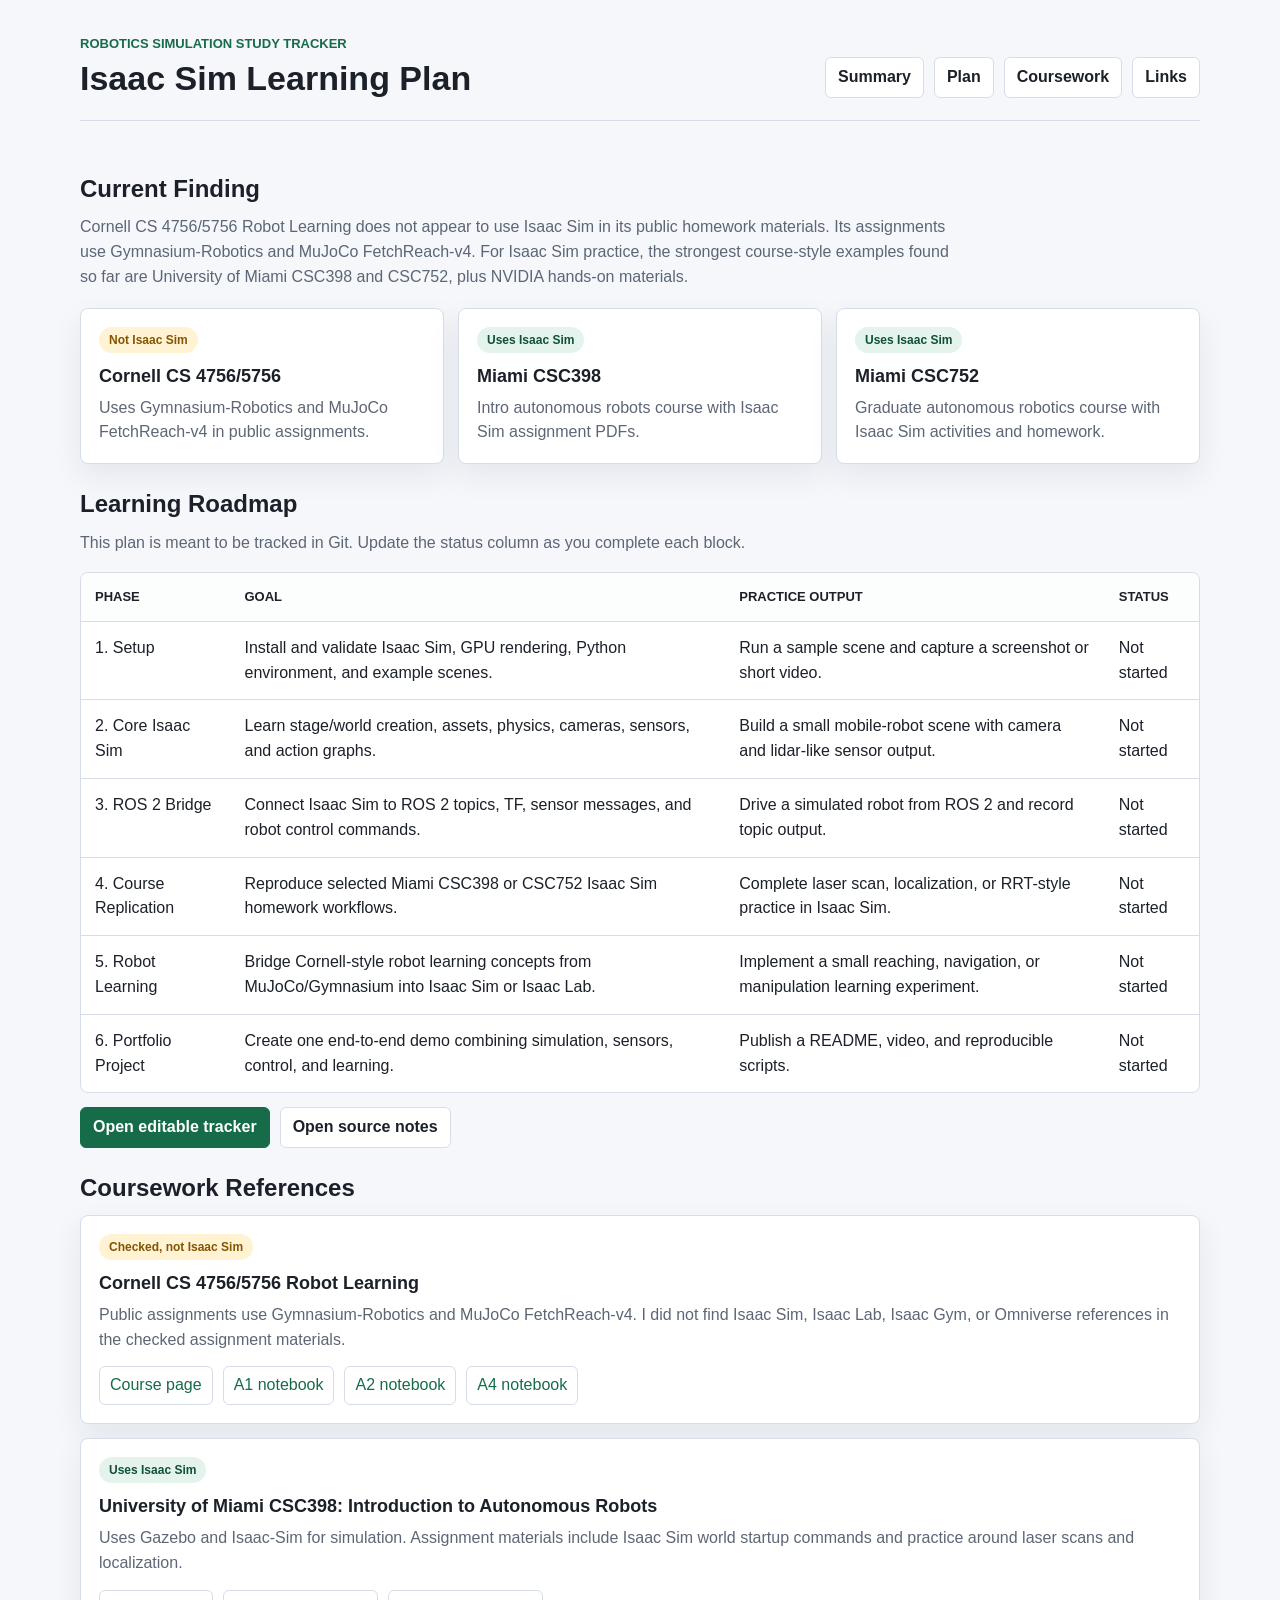
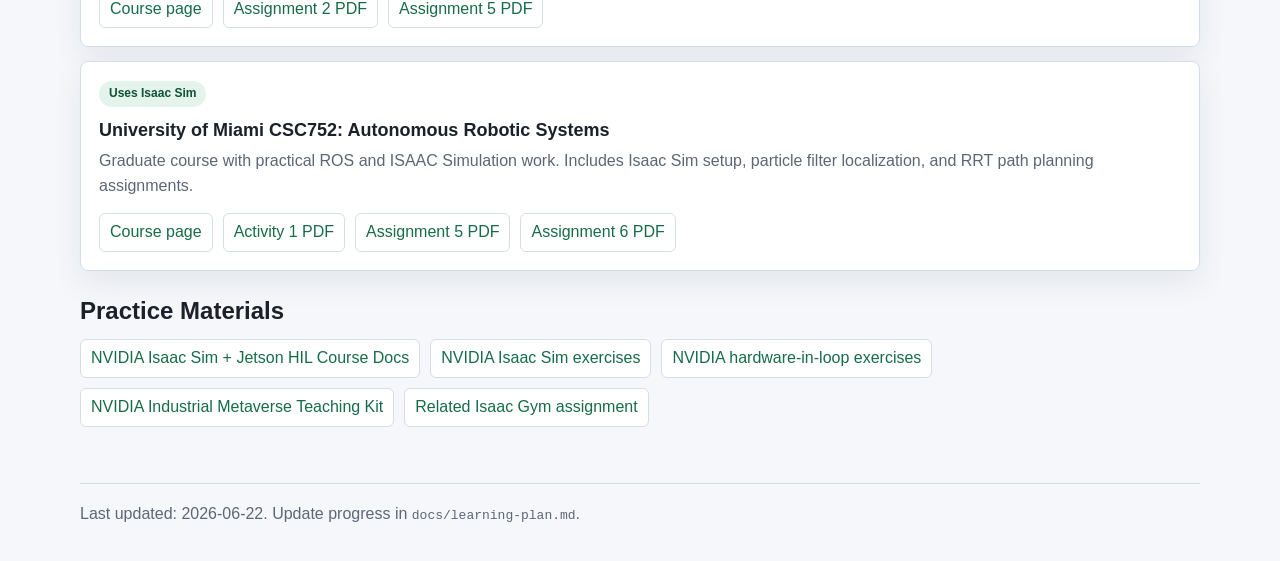
==== docs/index.html @ 59f71887 "Add Isaac Sim learning plan docs" ====
<!doctype html>
<html lang="en">
<head>
  <meta charset="utf-8">
  <meta name="viewport" content="width=device-width, initial-scale=1">
  <title>Isaac Sim Learning Plan</title>
  <link rel="stylesheet" href="styles.css">
</head>
<body>
  <header class="topbar">
    <div>
      <p class="eyebrow">Robotics simulation study tracker</p>
      <h1>Isaac Sim Learning Plan</h1>
    </div>
    <nav aria-label="Page sections">
      <a href="#summary">Summary</a>
      <a href="#plan">Plan</a>
      <a href="#coursework">Coursework</a>
      <a href="#links">Links</a>
    </nav>
  </header>

  <main>
    <section id="summary" class="section">
      <div class="intro">
        <h2>Current Finding</h2>
        <p>
          Cornell CS 4756/5756 Robot Learning does not appear to use Isaac Sim in its public homework materials.
          Its assignments use Gymnasium-Robotics and MuJoCo FetchReach-v4. For Isaac Sim practice, the strongest
          course-style examples found so far are University of Miami CSC398 and CSC752, plus NVIDIA hands-on materials.
        </p>
      </div>

      <div class="quick-grid">
        <article class="mini-card">
          <span class="status warning">Not Isaac Sim</span>
          <h3>Cornell CS 4756/5756</h3>
          <p>Uses Gymnasium-Robotics and MuJoCo FetchReach-v4 in public assignments.</p>
        </article>
        <article class="mini-card">
          <span class="status good">Uses Isaac Sim</span>
          <h3>Miami CSC398</h3>
          <p>Intro autonomous robots course with Isaac Sim assignment PDFs.</p>
        </article>
        <article class="mini-card">
          <span class="status good">Uses Isaac Sim</span>
          <h3>Miami CSC752</h3>
          <p>Graduate autonomous robotics course with Isaac Sim activities and homework.</p>
        </article>
      </div>
    </section>

    <section id="plan" class="section">
      <h2>Learning Roadmap</h2>
      <p class="section-note">
        This plan is meant to be tracked in Git. Update the status column as you complete each block.
      </p>

      <div class="table-wrap">
        <table>
          <thead>
            <tr>
              <th>Phase</th>
              <th>Goal</th>
              <th>Practice Output</th>
              <th>Status</th>
            </tr>
          </thead>
          <tbody>
            <tr>
              <td>1. Setup</td>
              <td>Install and validate Isaac Sim, GPU rendering, Python environment, and example scenes.</td>
              <td>Run a sample scene and capture a screenshot or short video.</td>
              <td>Not started</td>
            </tr>
            <tr>
              <td>2. Core Isaac Sim</td>
              <td>Learn stage/world creation, assets, physics, cameras, sensors, and action graphs.</td>
              <td>Build a small mobile-robot scene with camera and lidar-like sensor output.</td>
              <td>Not started</td>
            </tr>
            <tr>
              <td>3. ROS 2 Bridge</td>
              <td>Connect Isaac Sim to ROS 2 topics, TF, sensor messages, and robot control commands.</td>
              <td>Drive a simulated robot from ROS 2 and record topic output.</td>
              <td>Not started</td>
            </tr>
            <tr>
              <td>4. Course Replication</td>
              <td>Reproduce selected Miami CSC398 or CSC752 Isaac Sim homework workflows.</td>
              <td>Complete laser scan, localization, or RRT-style practice in Isaac Sim.</td>
              <td>Not started</td>
            </tr>
            <tr>
              <td>5. Robot Learning</td>
              <td>Bridge Cornell-style robot learning concepts from MuJoCo/Gymnasium into Isaac Sim or Isaac Lab.</td>
              <td>Implement a small reaching, navigation, or manipulation learning experiment.</td>
              <td>Not started</td>
            </tr>
            <tr>
              <td>6. Portfolio Project</td>
              <td>Create one end-to-end demo combining simulation, sensors, control, and learning.</td>
              <td>Publish a README, video, and reproducible scripts.</td>
              <td>Not started</td>
            </tr>
          </tbody>
        </table>
      </div>

      <div class="actions">
        <a class="button" href="learning-plan.md">Open editable tracker</a>
        <a class="button secondary" href="coursework-research.md">Open source notes</a>
      </div>
    </section>

    <section id="coursework" class="section">
      <h2>Coursework References</h2>

      <article class="course">
        <span class="status warning">Checked, not Isaac Sim</span>
        <h3>Cornell CS 4756/5756 Robot Learning</h3>
        <p>
          Public assignments use Gymnasium-Robotics and MuJoCo FetchReach-v4. I did not find Isaac Sim,
          Isaac Lab, Isaac Gym, or Omniverse references in the checked assignment materials.
        </p>
        <div class="sources">
          <a href="https://www.cs.cornell.edu/courses/cs4756/2026sp/">Course page</a>
          <a href="https://raw.githubusercontent.com/kuanfang/cornell-cs4756-2026sp/master/assignments/A1/programming/CS4756_A1_Programming_Release.ipynb">A1 notebook</a>
          <a href="https://raw.githubusercontent.com/kuanfang/cornell-cs4756-2026sp/master/assignments/A2/programming/student.ipynb">A2 notebook</a>
          <a href="https://raw.githubusercontent.com/kuanfang/cornell-cs4756-2026sp/master/assignments/A4/A4.ipynb">A4 notebook</a>
        </div>
      </article>

      <article class="course">
        <span class="status good">Uses Isaac Sim</span>
        <h3>University of Miami CSC398: Introduction to Autonomous Robots</h3>
        <p>
          Uses Gazebo and Isaac-Sim for simulation. Assignment materials include Isaac Sim world startup
          commands and practice around laser scans and localization.
        </p>
        <div class="sources">
          <a href="https://www.cs.miami.edu/~visser/csc398-autonomous-robots.html">Course page</a>
          <a href="https://www.cs.miami.edu/~visser/csc398-files/CSC398-Assignment-2.pdf">Assignment 2 PDF</a>
          <a href="https://www.cs.miami.edu/home/visser/csc398-files/CSC398-Assignment-5.pdf">Assignment 5 PDF</a>
        </div>
      </article>

      <article class="course">
        <span class="status good">Uses Isaac Sim</span>
        <h3>University of Miami CSC752: Autonomous Robotic Systems</h3>
        <p>
          Graduate course with practical ROS and ISAAC Simulation work. Includes Isaac Sim setup, particle
          filter localization, and RRT path planning assignments.
        </p>
        <div class="sources">
          <a href="https://www.cs.miami.edu/~visser/csc752-autonomous-robotic-systems.html">Course page</a>
          <a href="https://www.cs.miami.edu/home/visser/csc752-files/CSC752-Activity-1.pdf">Activity 1 PDF</a>
          <a href="https://www.cs.miami.edu/home/visser/csc752-files/CSC752-Assignment-5.pdf">Assignment 5 PDF</a>
          <a href="https://www.cs.miami.edu/home/visser/csc752-files/CSC752-Assignment-6.pdf">Assignment 6 PDF</a>
        </div>
      </article>
    </section>

    <section id="links" class="section">
      <h2>Practice Materials</h2>
      <div class="link-list">
        <a href="https://nvidia-ai-iot.github.io/isaac-sim-jetson-hil-course-doc/">NVIDIA Isaac Sim + Jetson HIL Course Docs</a>
        <a href="https://nvidia-ai-iot.github.io/isaac-sim-jetson-hil-course-doc/isaac-sim/index.html">NVIDIA Isaac Sim exercises</a>
        <a href="https://nvidia-ai-iot.github.io/isaac-sim-jetson-hil-course-doc/hardware-in-loop.html">NVIDIA hardware-in-loop exercises</a>
        <a href="https://developer.nvidia.com/industrial-metaverse-teaching-kit-syllabus">NVIDIA Industrial Metaverse Teaching Kit</a>
        <a href="https://simondlevy.academic.wlu.edu/2023/09/10/assignment-6/">Related Isaac Gym assignment</a>
      </div>
    </section>
  </main>

  <footer>
    <p>Last updated: 2026-06-22. Update progress in <code>docs/learning-plan.md</code>.</p>
  </footer>
</body>
</html>
---- docs/styles.css ----
:root {
  color-scheme: light dark;
  --bg: #f5f7fb;
  --panel: #ffffff;
  --text: #1b2029;
  --muted: #5d6675;
  --line: #d7dde8;
  --accent: #166c49;
  --accent-strong: #0f5136;
  --accent-soft: #e5f3ed;
  --warn: #835500;
  --warn-soft: #fff3d4;
  --shadow: 0 12px 30px rgba(26, 34, 48, 0.08);
}

@media (prefers-color-scheme: dark) {
  :root {
    --bg: #12161d;
    --panel: #1d2430;
    --text: #edf2f7;
    --muted: #b5bfcb;
    --line: #333c4b;
    --accent: #7ad6a2;
    --accent-strong: #a5e8c0;
    --accent-soft: #173626;
    --warn: #f1ca71;
    --warn-soft: #392a12;
    --shadow: none;
  }
}

* {
  box-sizing: border-box;
}

body {
  margin: 0;
  background: var(--bg);
  color: var(--text);
  font-family: Arial, Helvetica, sans-serif;
  line-height: 1.55;
}

a {
  color: var(--accent);
  text-decoration-thickness: 1px;
  text-underline-offset: 3px;
}

.topbar {
  display: flex;
  align-items: flex-end;
  justify-content: space-between;
  gap: 24px;
  width: min(1120px, calc(100% - 32px));
  margin: 0 auto;
  padding: 34px 0 22px;
  border-bottom: 1px solid var(--line);
}

.eyebrow {
  margin: 0 0 6px;
  color: var(--accent);
  font-size: 13px;
  font-weight: 700;
  letter-spacing: 0;
  text-transform: uppercase;
}

h1,
h2,
h3,
p {
  margin-top: 0;
}

h1 {
  margin-bottom: 0;
  font-size: 34px;
  line-height: 1.1;
}

h2 {
  margin-bottom: 12px;
  font-size: 24px;
  line-height: 1.2;
}

h3 {
  margin-bottom: 8px;
  font-size: 18px;
  line-height: 1.25;
}

nav {
  display: flex;
  flex-wrap: wrap;
  justify-content: flex-end;
  gap: 10px;
}

nav a,
.button {
  display: inline-flex;
  align-items: center;
  min-height: 38px;
  border: 1px solid var(--line);
  border-radius: 6px;
  padding: 7px 12px;
  background: var(--panel);
  color: var(--text);
  font-weight: 700;
  text-decoration: none;
}

main {
  width: min(1120px, calc(100% - 32px));
  margin: 0 auto;
  padding: 28px 0 56px;
}

.section {
  margin-top: 26px;
}

.intro {
  max-width: 880px;
  margin-bottom: 18px;
}

.intro p,
.section-note {
  color: var(--muted);
}

.quick-grid {
  display: grid;
  grid-template-columns: repeat(auto-fit, minmax(230px, 1fr));
  gap: 14px;
}

.mini-card,
.course {
  background: var(--panel);
  border: 1px solid var(--line);
  border-radius: 8px;
  box-shadow: var(--shadow);
}

.mini-card {
  padding: 18px;
}

.mini-card p,
.course p {
  margin-bottom: 0;
  color: var(--muted);
}

.status {
  display: inline-flex;
  align-items: center;
  min-height: 26px;
  border-radius: 999px;
  padding: 3px 10px;
  margin-bottom: 12px;
  font-size: 12px;
  font-weight: 700;
}

.status.good {
  background: var(--accent-soft);
  color: var(--accent-strong);
}

.status.warning {
  background: var(--warn-soft);
  color: var(--warn);
}

.table-wrap {
  overflow-x: auto;
  border: 1px solid var(--line);
  border-radius: 8px;
  background: var(--panel);
}

table {
  width: 100%;
  min-width: 780px;
  border-collapse: collapse;
}

th,
td {
  padding: 14px;
  border-bottom: 1px solid var(--line);
  text-align: left;
  vertical-align: top;
}

th {
  background: color-mix(in srgb, var(--panel) 88%, var(--accent-soft));
  font-size: 13px;
  text-transform: uppercase;
  letter-spacing: 0;
}

tr:last-child td {
  border-bottom: 0;
}

.actions {
  display: flex;
  flex-wrap: wrap;
  gap: 10px;
  margin-top: 14px;
}

.button {
  background: var(--accent);
  color: #ffffff;
  border-color: var(--accent);
}

.button.secondary {
  background: var(--panel);
  color: var(--text);
  border-color: var(--line);
}

.course {
  padding: 18px;
  margin-bottom: 14px;
}

.sources,
.link-list {
  display: flex;
  flex-wrap: wrap;
  gap: 10px;
  margin-top: 14px;
}

.sources a,
.link-list a {
  display: inline-flex;
  align-items: center;
  min-height: 34px;
  border: 1px solid var(--line);
  border-radius: 6px;
  padding: 6px 10px;
  background: var(--panel);
  text-decoration: none;
}

footer {
  width: min(1120px, calc(100% - 32px));
  margin: 0 auto;
  padding: 18px 0 34px;
  color: var(--muted);
  border-top: 1px solid var(--line);
}

footer p {
  margin-bottom: 0;
}

@media (max-width: 760px) {
  .topbar {
    align-items: flex-start;
    flex-direction: column;
  }

  nav {
    justify-content: flex-start;
  }

  h1 {
    font-size: 30px;
  }
}
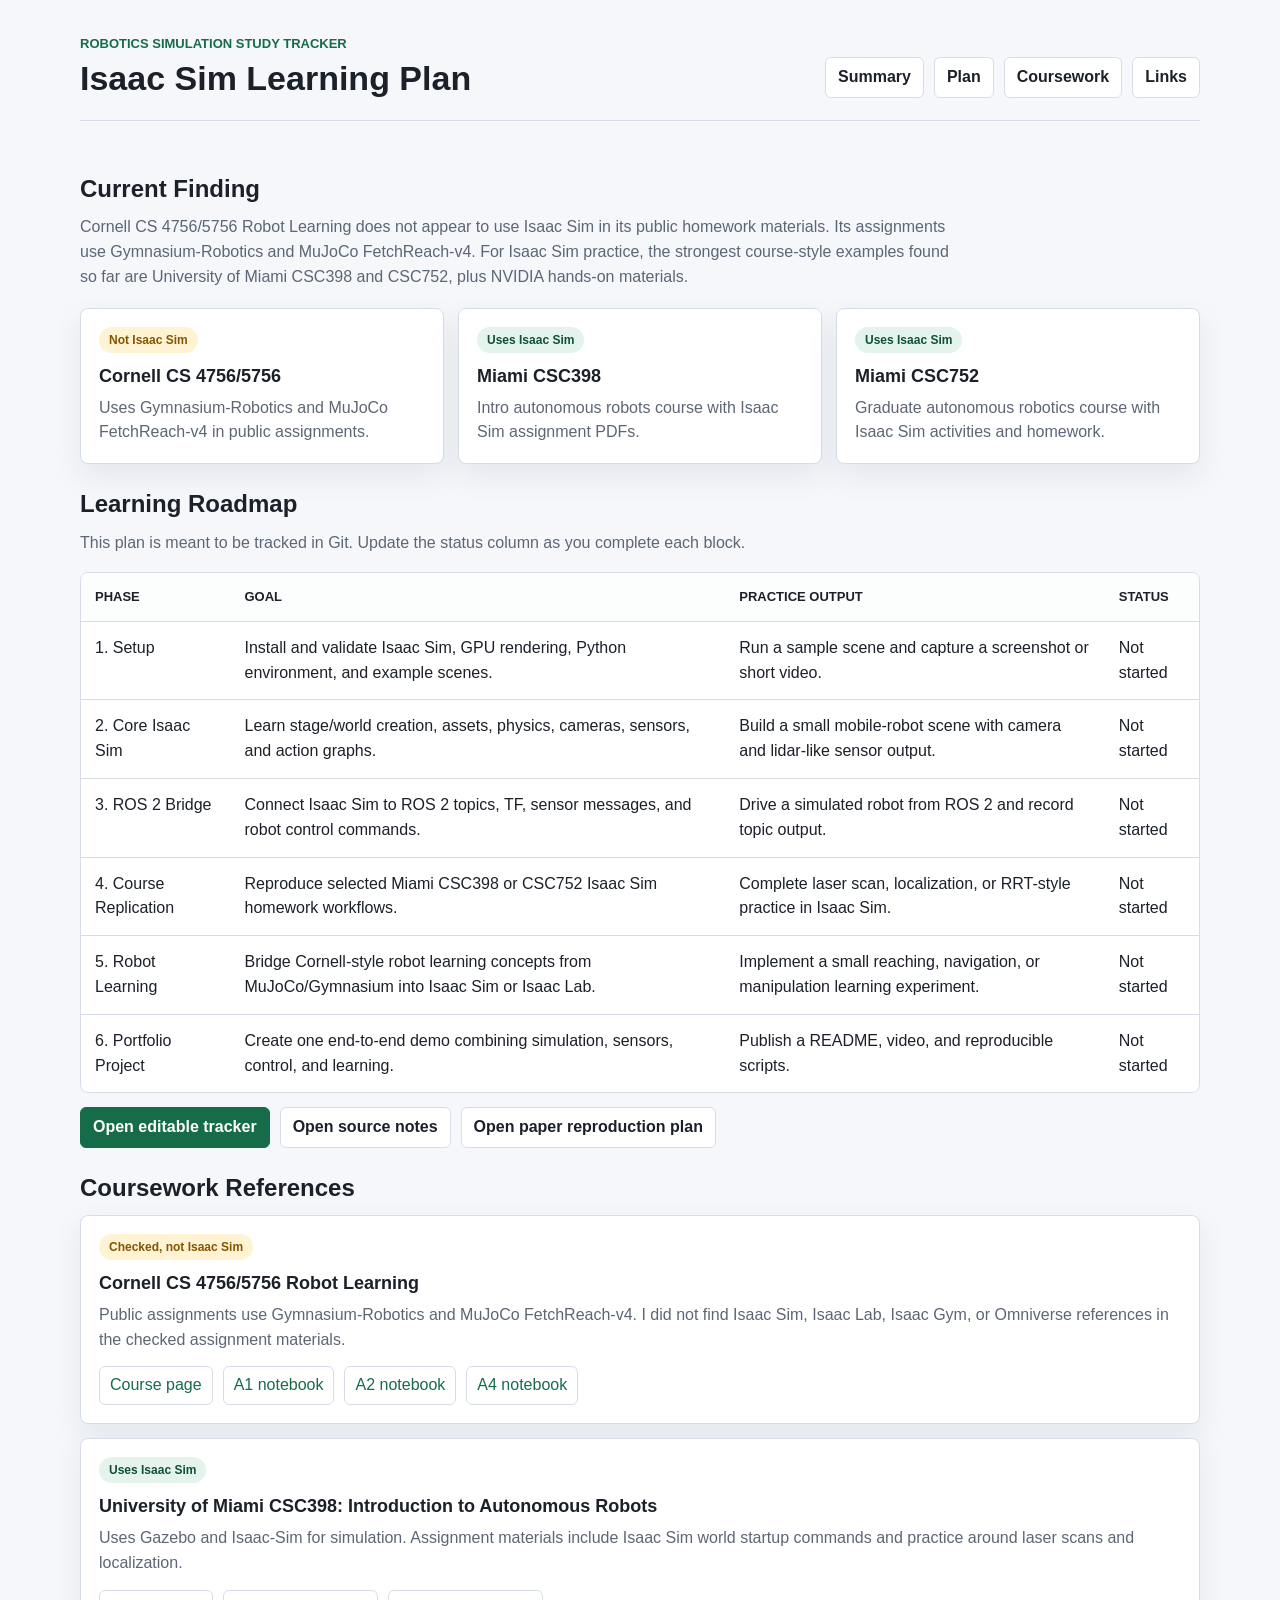
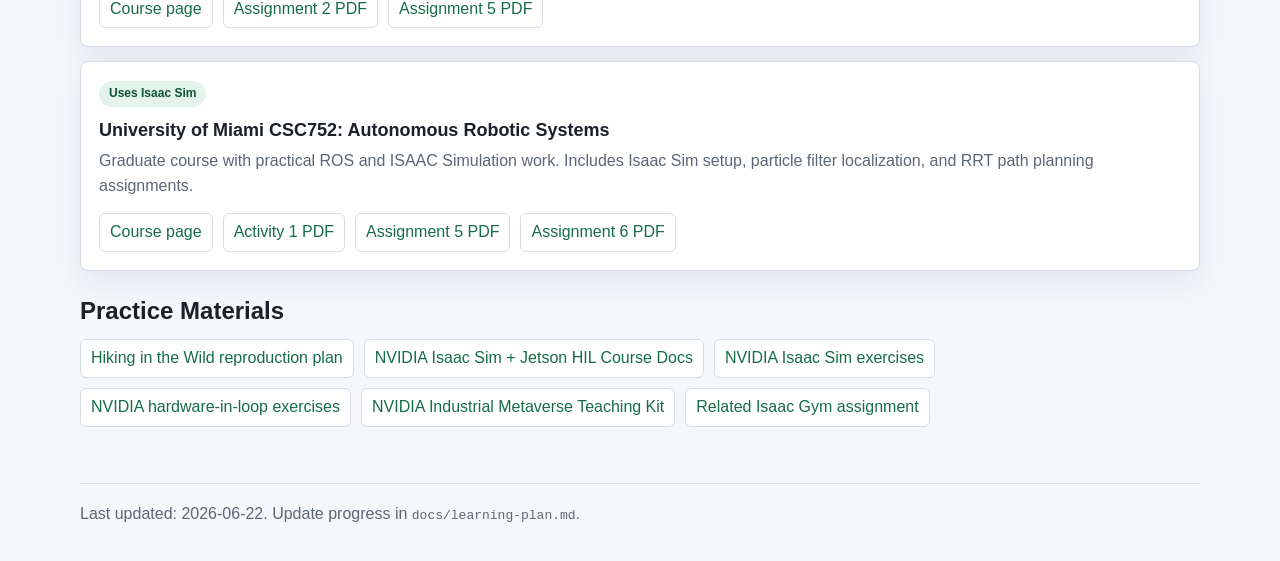
==== commit 979f8b5d: "Add Hiking in the Wild reproduction plan" ====
--- a/docs/index.html
+++ b/docs/index.html
@@ -110,6 +110,7 @@
       <div class="actions">
         <a class="button" href="learning-plan.md">Open editable tracker</a>
         <a class="button secondary" href="coursework-research.md">Open source notes</a>
+        <a class="button secondary" href="hiking-in-the-wild-reproduction-plan.md">Open paper reproduction plan</a>
       </div>
     </section>
 
@@ -164,6 +165,7 @@
     <section id="links" class="section">
       <h2>Practice Materials</h2>
       <div class="link-list">
+        <a href="hiking-in-the-wild-reproduction-plan.md">Hiking in the Wild reproduction plan</a>
         <a href="https://nvidia-ai-iot.github.io/isaac-sim-jetson-hil-course-doc/">NVIDIA Isaac Sim + Jetson HIL Course Docs</a>
         <a href="https://nvidia-ai-iot.github.io/isaac-sim-jetson-hil-course-doc/isaac-sim/index.html">NVIDIA Isaac Sim exercises</a>
         <a href="https://nvidia-ai-iot.github.io/isaac-sim-jetson-hil-course-doc/hardware-in-loop.html">NVIDIA hardware-in-loop exercises</a>
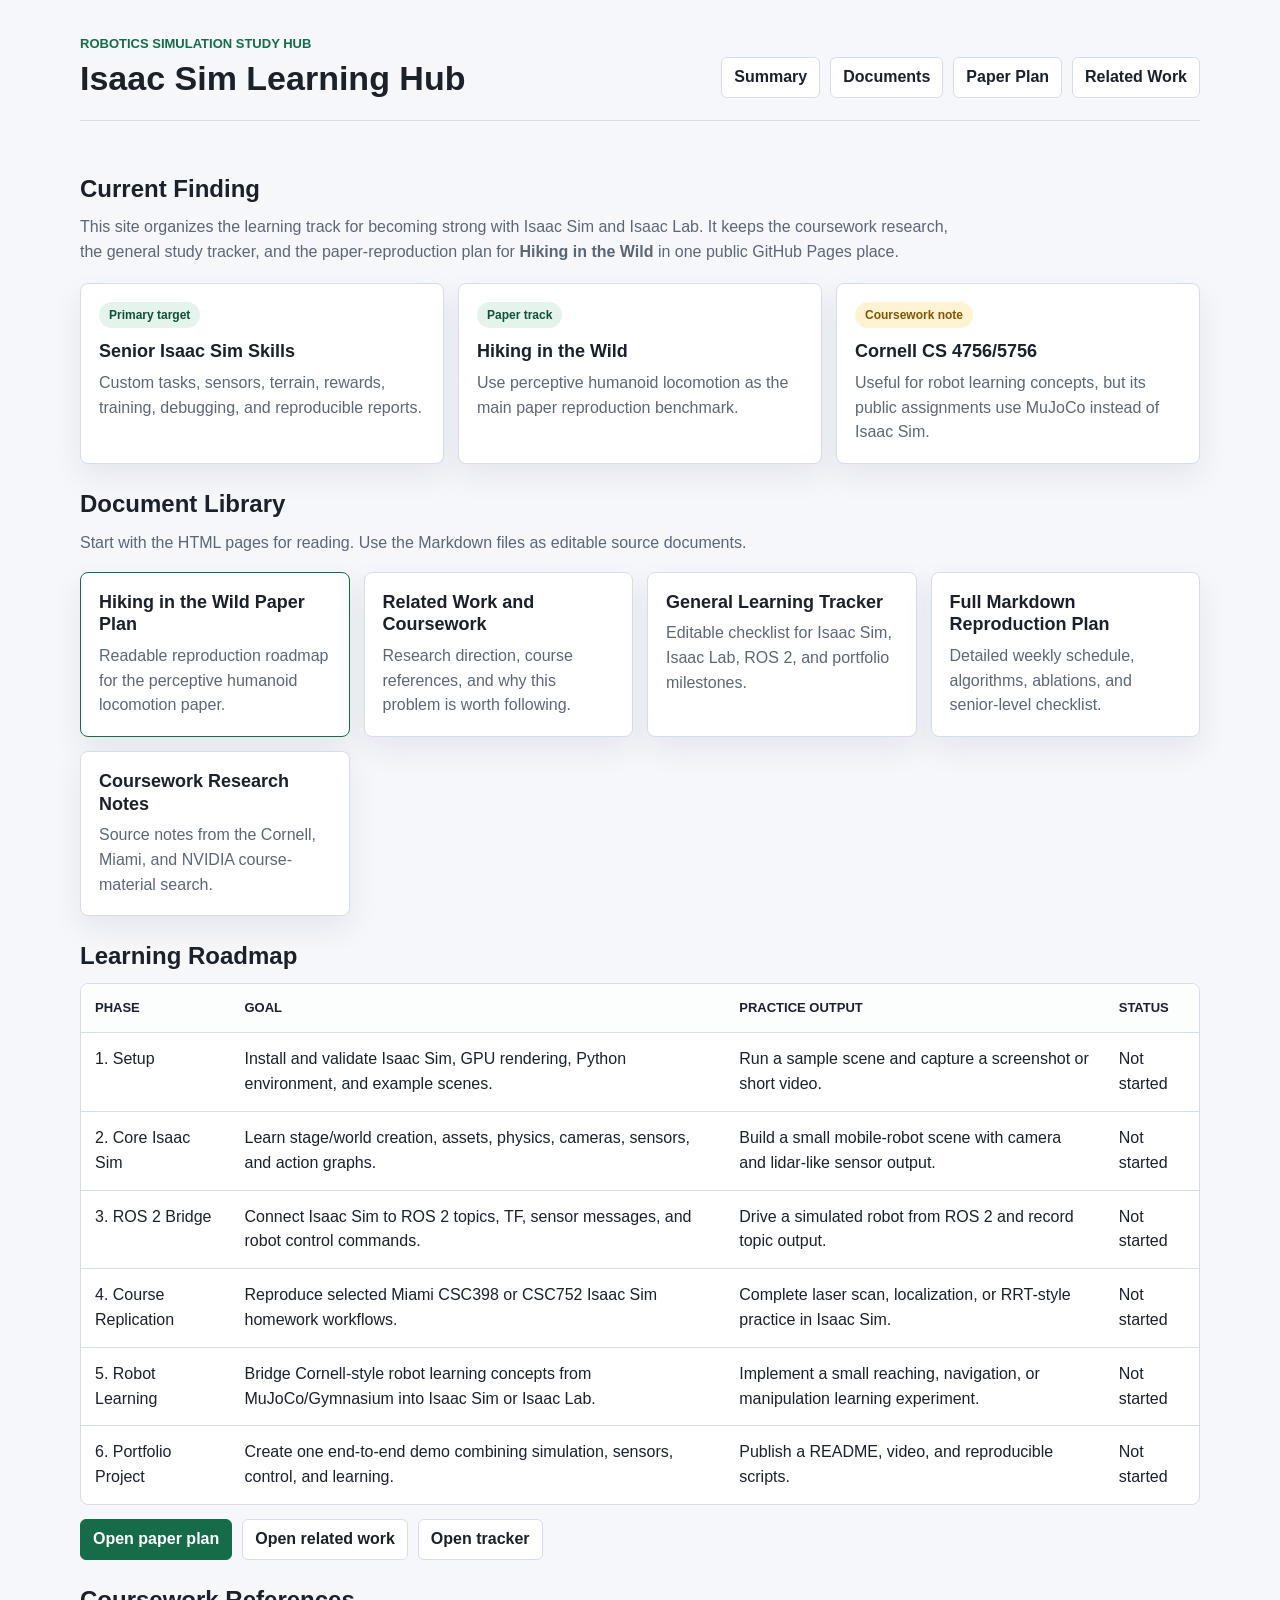
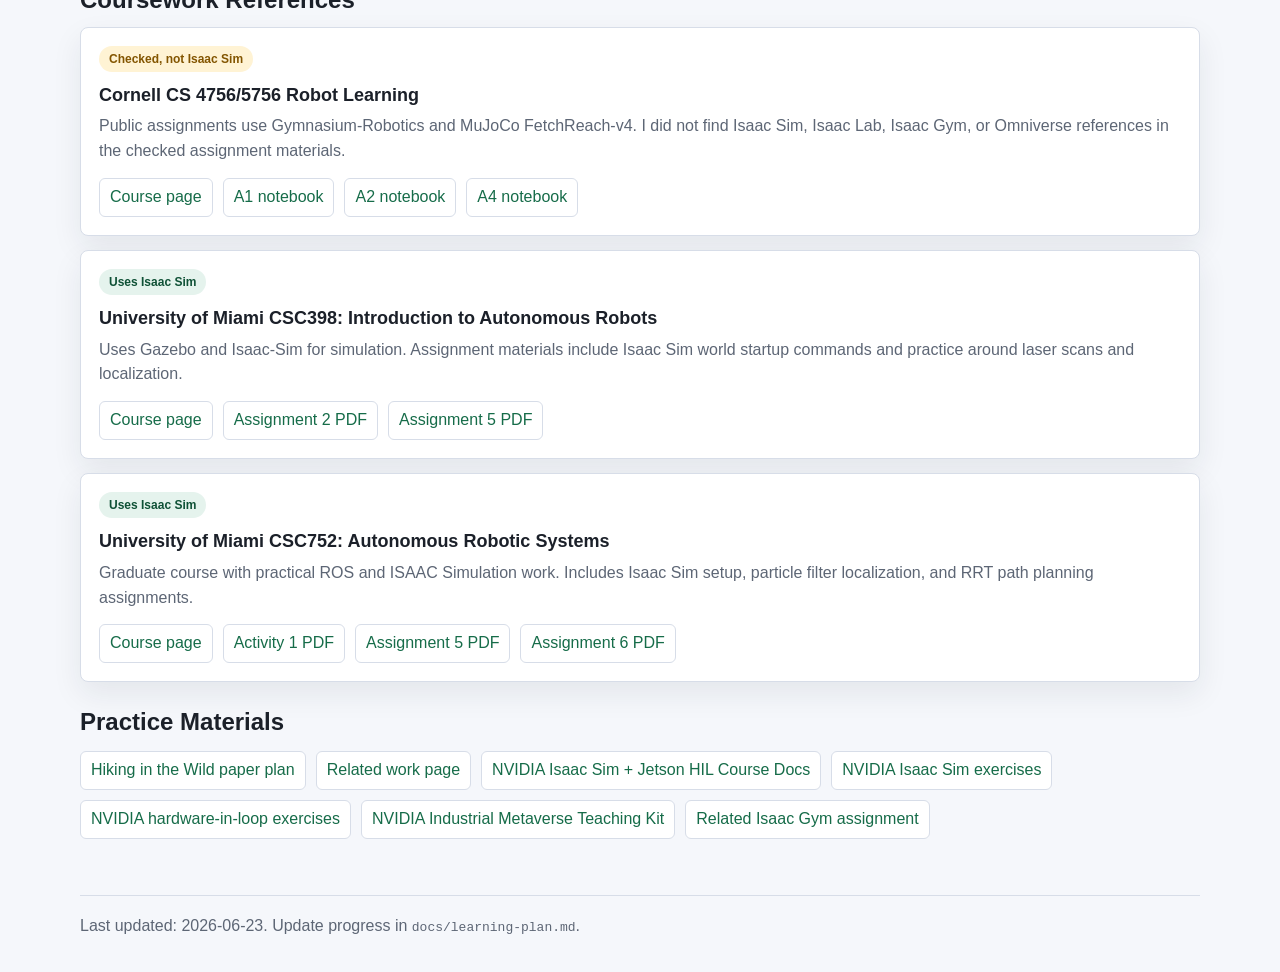
==== commit 8140e324: "Organize learning hub pages" ====
--- a/docs/index.html
+++ b/docs/index.html
@@ -9,14 +9,14 @@
 <body>
   <header class="topbar">
     <div>
-      <p class="eyebrow">Robotics simulation study tracker</p>
-      <h1>Isaac Sim Learning Plan</h1>
+      <p class="eyebrow">Robotics simulation study hub</p>
+      <h1>Isaac Sim Learning Hub</h1>
     </div>
-    <nav aria-label="Page sections">
+    <nav aria-label="Site navigation">
       <a href="#summary">Summary</a>
-      <a href="#plan">Plan</a>
-      <a href="#coursework">Coursework</a>
-      <a href="#links">Links</a>
+      <a href="#documents">Documents</a>
+      <a href="hiking-in-the-wild.html">Paper Plan</a>
+      <a href="related-work.html">Related Work</a>
     </nav>
   </header>
 
@@ -25,36 +25,63 @@
       <div class="intro">
         <h2>Current Finding</h2>
         <p>
-          Cornell CS 4756/5756 Robot Learning does not appear to use Isaac Sim in its public homework materials.
-          Its assignments use Gymnasium-Robotics and MuJoCo FetchReach-v4. For Isaac Sim practice, the strongest
-          course-style examples found so far are University of Miami CSC398 and CSC752, plus NVIDIA hands-on materials.
+          This site organizes the learning track for becoming strong with Isaac Sim and Isaac Lab. It keeps the
+          coursework research, the general study tracker, and the paper-reproduction plan for <strong>Hiking in the Wild</strong>
+          in one public GitHub Pages place.
         </p>
       </div>
 
       <div class="quick-grid">
         <article class="mini-card">
-          <span class="status warning">Not Isaac Sim</span>
-          <h3>Cornell CS 4756/5756</h3>
-          <p>Uses Gymnasium-Robotics and MuJoCo FetchReach-v4 in public assignments.</p>
+          <span class="status good">Primary target</span>
+          <h3>Senior Isaac Sim Skills</h3>
+          <p>Custom tasks, sensors, terrain, rewards, training, debugging, and reproducible reports.</p>
         </article>
         <article class="mini-card">
-          <span class="status good">Uses Isaac Sim</span>
-          <h3>Miami CSC398</h3>
-          <p>Intro autonomous robots course with Isaac Sim assignment PDFs.</p>
+          <span class="status good">Paper track</span>
+          <h3>Hiking in the Wild</h3>
+          <p>Use perceptive humanoid locomotion as the main paper reproduction benchmark.</p>
         </article>
         <article class="mini-card">
-          <span class="status good">Uses Isaac Sim</span>
-          <h3>Miami CSC752</h3>
-          <p>Graduate autonomous robotics course with Isaac Sim activities and homework.</p>
+          <span class="status warning">Coursework note</span>
+          <h3>Cornell CS 4756/5756</h3>
+          <p>Useful for robot learning concepts, but its public assignments use MuJoCo instead of Isaac Sim.</p>
         </article>
+      </div>
+    </section>
+
+    <section id="documents" class="section">
+      <h2>Document Library</h2>
+      <p class="section-note">
+        Start with the HTML pages for reading. Use the Markdown files as editable source documents.
+      </p>
+
+      <div class="doc-grid">
+        <a class="doc-link featured" href="hiking-in-the-wild.html">
+          <strong>Hiking in the Wild Paper Plan</strong>
+          <span>Readable reproduction roadmap for the perceptive humanoid locomotion paper.</span>
+        </a>
+        <a class="doc-link" href="related-work.html">
+          <strong>Related Work and Coursework</strong>
+          <span>Research direction, course references, and why this problem is worth following.</span>
+        </a>
+        <a class="doc-link" href="learning-plan.md">
+          <strong>General Learning Tracker</strong>
+          <span>Editable checklist for Isaac Sim, Isaac Lab, ROS 2, and portfolio milestones.</span>
+        </a>
+        <a class="doc-link" href="hiking-in-the-wild-reproduction-plan.md">
+          <strong>Full Markdown Reproduction Plan</strong>
+          <span>Detailed weekly schedule, algorithms, ablations, and senior-level checklist.</span>
+        </a>
+        <a class="doc-link" href="coursework-research.md">
+          <strong>Coursework Research Notes</strong>
+          <span>Source notes from the Cornell, Miami, and NVIDIA course-material search.</span>
+        </a>
       </div>
     </section>
 
     <section id="plan" class="section">
       <h2>Learning Roadmap</h2>
-      <p class="section-note">
-        This plan is meant to be tracked in Git. Update the status column as you complete each block.
-      </p>
 
       <div class="table-wrap">
         <table>
@@ -108,9 +135,9 @@
       </div>
 
       <div class="actions">
-        <a class="button" href="learning-plan.md">Open editable tracker</a>
-        <a class="button secondary" href="coursework-research.md">Open source notes</a>
-        <a class="button secondary" href="hiking-in-the-wild-reproduction-plan.md">Open paper reproduction plan</a>
+        <a class="button" href="hiking-in-the-wild.html">Open paper plan</a>
+        <a class="button secondary" href="related-work.html">Open related work</a>
+        <a class="button secondary" href="learning-plan.md">Open tracker</a>
       </div>
     </section>
 
@@ -165,7 +192,8 @@
     <section id="links" class="section">
       <h2>Practice Materials</h2>
       <div class="link-list">
-        <a href="hiking-in-the-wild-reproduction-plan.md">Hiking in the Wild reproduction plan</a>
+        <a href="hiking-in-the-wild.html">Hiking in the Wild paper plan</a>
+        <a href="related-work.html">Related work page</a>
         <a href="https://nvidia-ai-iot.github.io/isaac-sim-jetson-hil-course-doc/">NVIDIA Isaac Sim + Jetson HIL Course Docs</a>
         <a href="https://nvidia-ai-iot.github.io/isaac-sim-jetson-hil-course-doc/isaac-sim/index.html">NVIDIA Isaac Sim exercises</a>
         <a href="https://nvidia-ai-iot.github.io/isaac-sim-jetson-hil-course-doc/hardware-in-loop.html">NVIDIA hardware-in-loop exercises</a>
@@ -176,7 +204,7 @@
   </main>
 
   <footer>
-    <p>Last updated: 2026-06-22. Update progress in <code>docs/learning-plan.md</code>.</p>
+    <p>Last updated: 2026-06-23. Update progress in <code>docs/learning-plan.md</code>.</p>
   </footer>
 </body>
 </html>
--- a/docs/styles.css
+++ b/docs/styles.css
@@ -140,7 +140,8 @@
 }
 
 .mini-card,
-.course {
+.course,
+.doc-link {
   background: var(--panel);
   border: 1px solid var(--line);
   border-radius: 8px;
@@ -234,6 +235,59 @@
   margin-bottom: 14px;
 }
 
+.doc-grid {
+  display: grid;
+  grid-template-columns: repeat(auto-fit, minmax(260px, 1fr));
+  gap: 14px;
+}
+
+.doc-link {
+  display: flex;
+  flex-direction: column;
+  gap: 8px;
+  min-height: 136px;
+  padding: 18px;
+  color: var(--text);
+  text-decoration: none;
+}
+
+.doc-link strong {
+  font-size: 18px;
+  line-height: 1.25;
+}
+
+.doc-link span {
+  color: var(--muted);
+}
+
+.doc-link.featured {
+  border-color: var(--accent);
+}
+
+.split {
+  display: grid;
+  grid-template-columns: minmax(0, 1.3fr) minmax(260px, 0.7fr);
+  gap: 18px;
+}
+
+.split article {
+  background: var(--panel);
+  border: 1px solid var(--line);
+  border-radius: 8px;
+  padding: 18px;
+}
+
+.timeline,
+.checklist {
+  margin: 0;
+  padding-left: 22px;
+}
+
+.timeline li,
+.checklist li {
+  margin-bottom: 8px;
+}
+
 .sources,
 .link-list {
   display: flex;
@@ -276,6 +330,10 @@
     justify-content: flex-start;
   }
 
+  .split {
+    grid-template-columns: 1fr;
+  }
+
   h1 {
     font-size: 30px;
   }
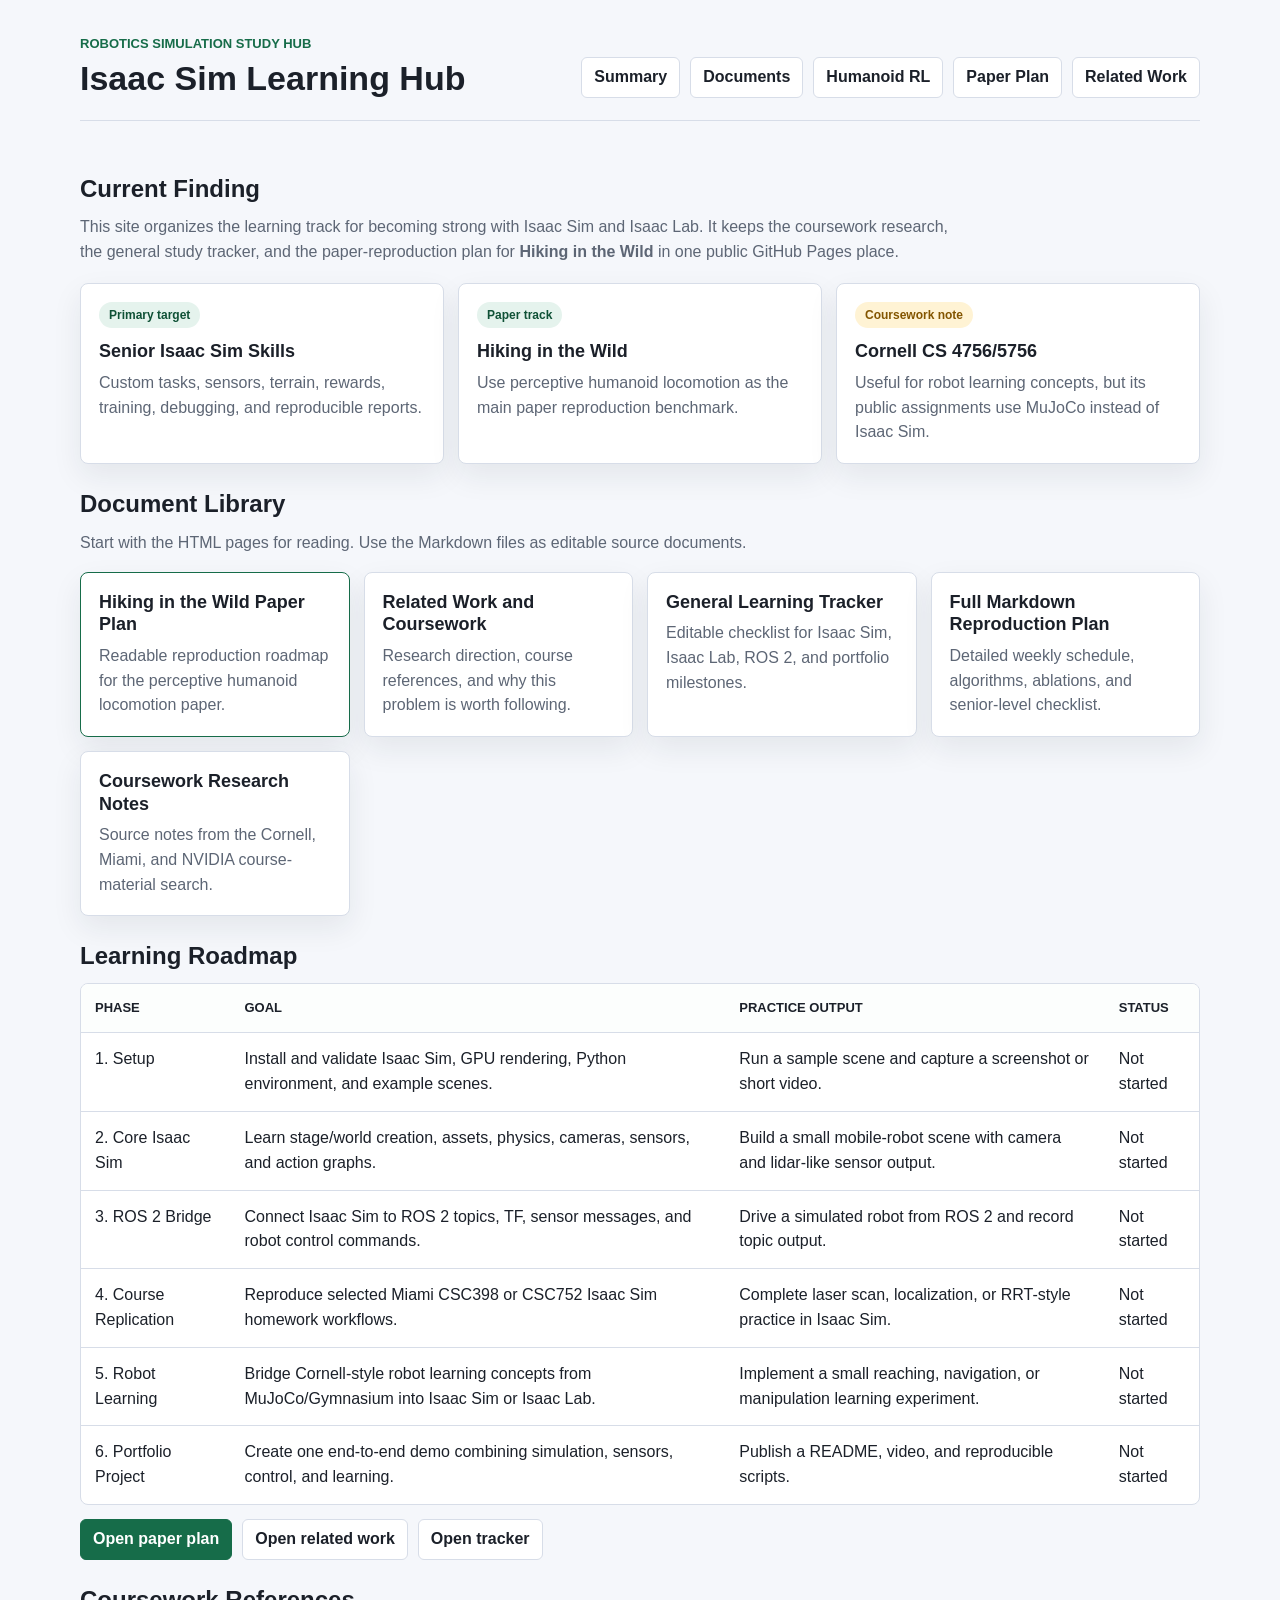
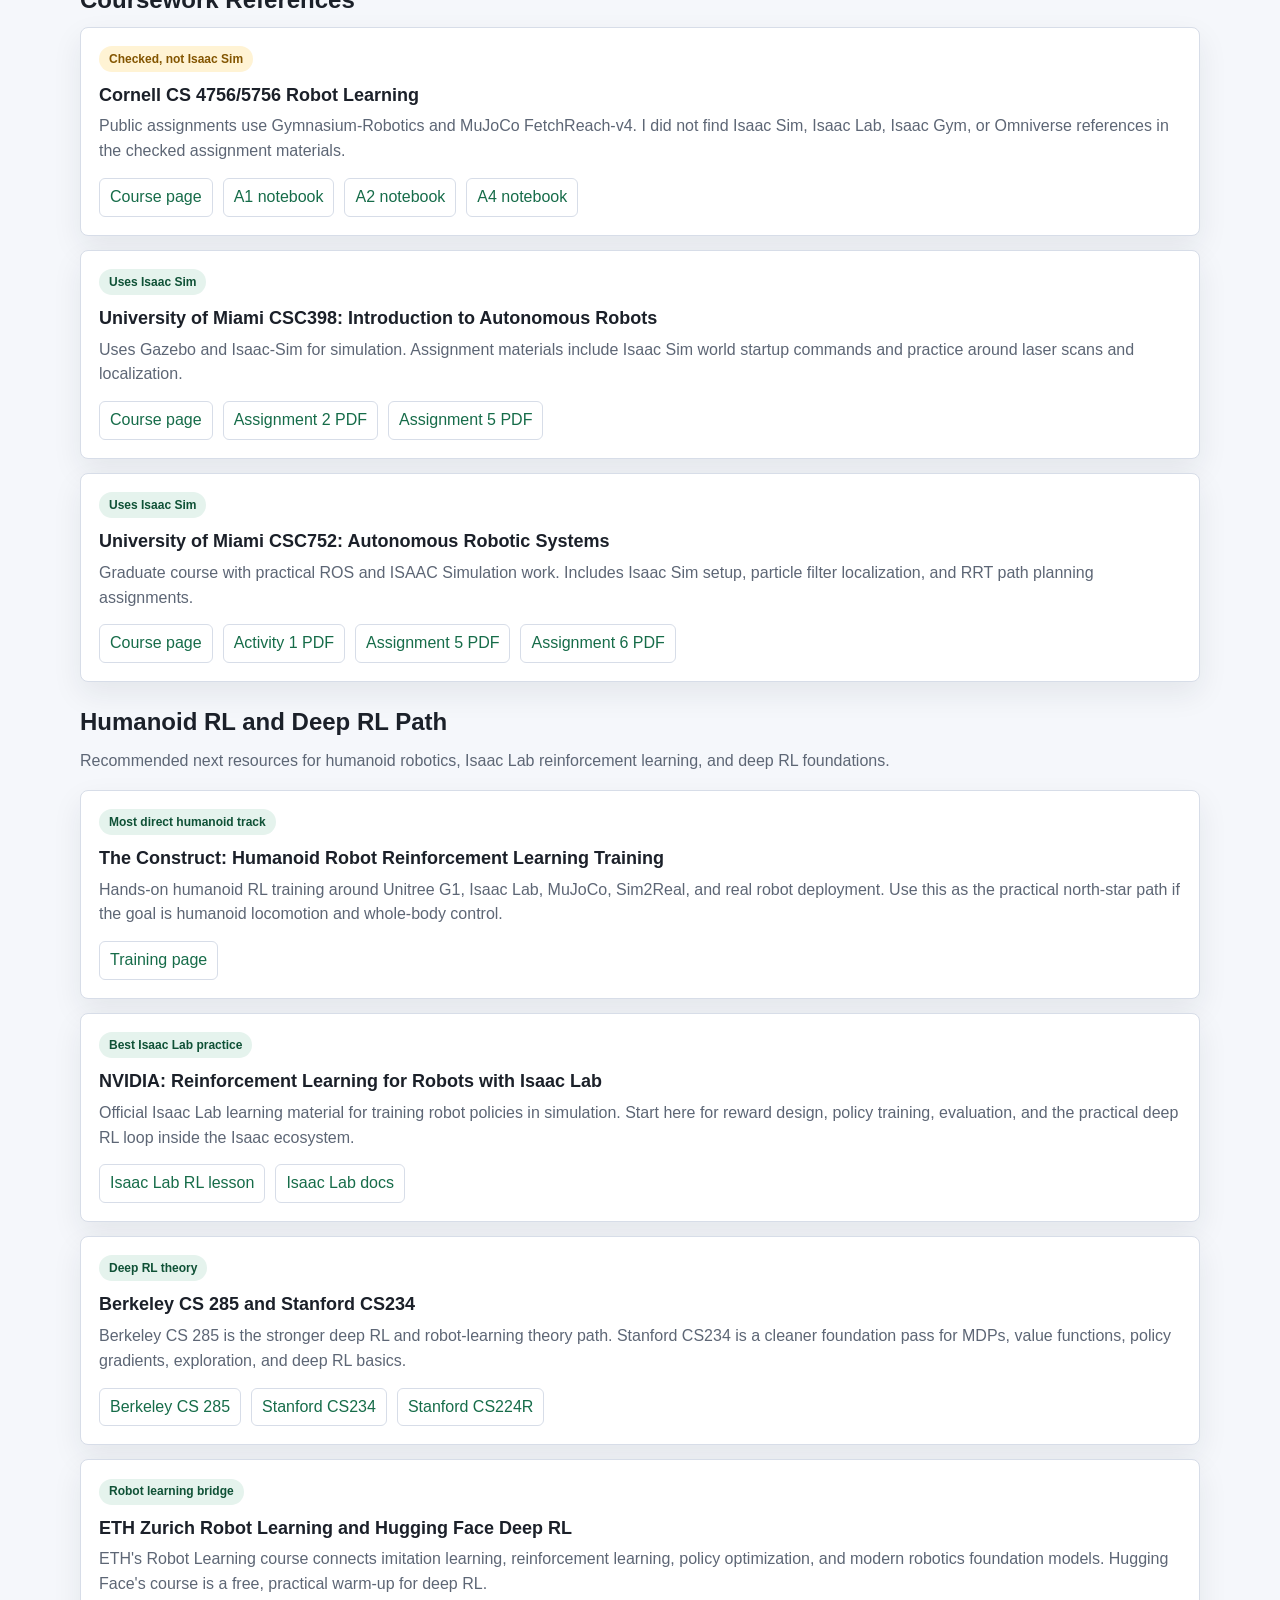
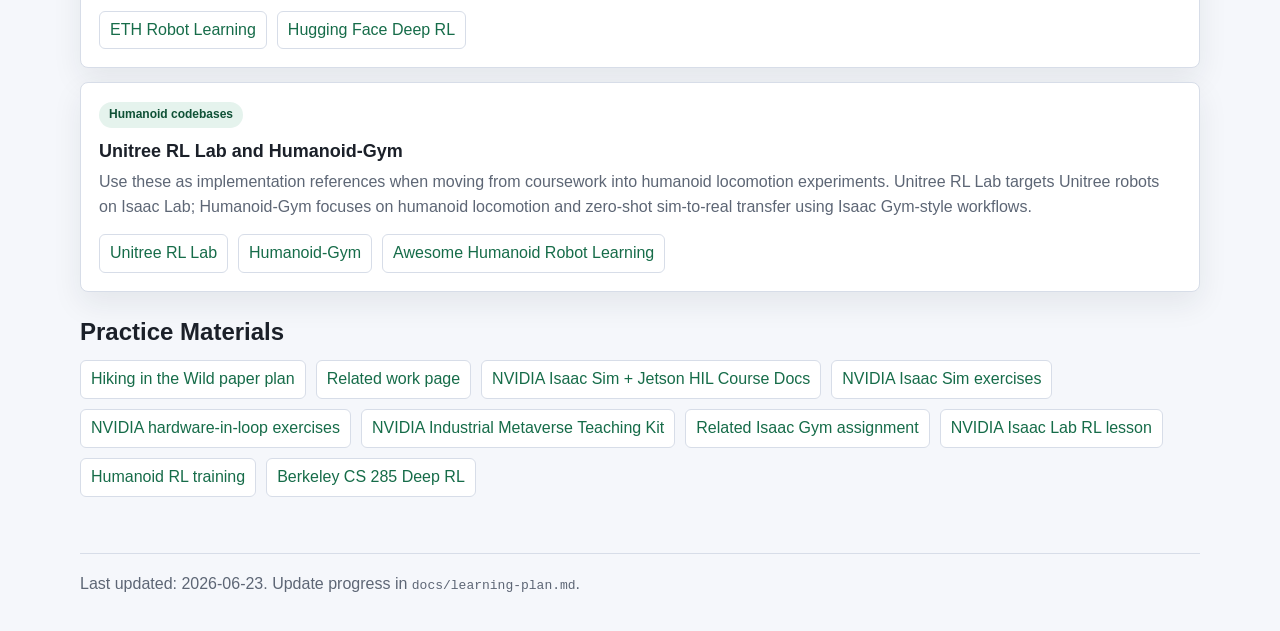
==== commit e52f3edb: "Add humanoid RL learning resources" ====
--- a/docs/index.html
+++ b/docs/index.html
@@ -3,7 +3,7 @@
 <head>
   <meta charset="utf-8">
   <meta name="viewport" content="width=device-width, initial-scale=1">
-  <title>Isaac Sim Learning Plan</title>
+  <title>Isaac Sim Learning Hub</title>
   <link rel="stylesheet" href="styles.css">
 </head>
 <body>
@@ -15,6 +15,7 @@
     <nav aria-label="Site navigation">
       <a href="#summary">Summary</a>
       <a href="#documents">Documents</a>
+      <a href="#humanoid-rl">Humanoid RL</a>
       <a href="hiking-in-the-wild.html">Paper Plan</a>
       <a href="related-work.html">Related Work</a>
     </nav>
@@ -189,6 +190,80 @@
       </article>
     </section>
 
+    <section id="humanoid-rl" class="section">
+      <h2>Humanoid RL and Deep RL Path</h2>
+      <p class="section-note">
+        Recommended next resources for humanoid robotics, Isaac Lab reinforcement learning, and deep RL foundations.
+      </p>
+
+      <article class="course">
+        <span class="status good">Most direct humanoid track</span>
+        <h3>The Construct: Humanoid Robot Reinforcement Learning Training</h3>
+        <p>
+          Hands-on humanoid RL training around Unitree G1, Isaac Lab, MuJoCo, Sim2Real, and real robot deployment.
+          Use this as the practical north-star path if the goal is humanoid locomotion and whole-body control.
+        </p>
+        <div class="sources">
+          <a href="https://www.theconstruct.ai/humanoid-robot-reinforcement-learning-training/">Training page</a>
+        </div>
+      </article>
+
+      <article class="course">
+        <span class="status good">Best Isaac Lab practice</span>
+        <h3>NVIDIA: Reinforcement Learning for Robots with Isaac Lab</h3>
+        <p>
+          Official Isaac Lab learning material for training robot policies in simulation. Start here for reward
+          design, policy training, evaluation, and the practical deep RL loop inside the Isaac ecosystem.
+        </p>
+        <div class="sources">
+          <a href="https://docs.nvidia.com/learning/physical-ai/getting-started-with-isaac-lab/latest/train-your-first-robot-with-isaac-lab/01-what-is-reinforcement-learning.html">Isaac Lab RL lesson</a>
+          <a href="https://isaac-sim.github.io/IsaacLab/">Isaac Lab docs</a>
+        </div>
+      </article>
+
+      <article class="course">
+        <span class="status good">Deep RL theory</span>
+        <h3>Berkeley CS 285 and Stanford CS234</h3>
+        <p>
+          Berkeley CS 285 is the stronger deep RL and robot-learning theory path. Stanford CS234 is a cleaner
+          foundation pass for MDPs, value functions, policy gradients, exploration, and deep RL basics.
+        </p>
+        <div class="sources">
+          <a href="https://rail.eecs.berkeley.edu/deeprlcourse/">Berkeley CS 285</a>
+          <a href="https://web.stanford.edu/class/cs234/">Stanford CS234</a>
+          <a href="https://online.stanford.edu/courses/cs224r-deep-reinforcement-learning">Stanford CS224R</a>
+        </div>
+      </article>
+
+      <article class="course">
+        <span class="status good">Robot learning bridge</span>
+        <h3>ETH Zurich Robot Learning and Hugging Face Deep RL</h3>
+        <p>
+          ETH's Robot Learning course connects imitation learning, reinforcement learning, policy optimization,
+          and modern robotics foundation models. Hugging Face's course is a free, practical warm-up for deep RL.
+        </p>
+        <div class="sources">
+          <a href="https://cvg.ethz.ch/lectures/Robot-Learning/">ETH Robot Learning</a>
+          <a href="https://huggingface.co/learn/deep-rl-course/en/unit0/introduction">Hugging Face Deep RL</a>
+        </div>
+      </article>
+
+      <article class="course">
+        <span class="status good">Humanoid codebases</span>
+        <h3>Unitree RL Lab and Humanoid-Gym</h3>
+        <p>
+          Use these as implementation references when moving from coursework into humanoid locomotion experiments.
+          Unitree RL Lab targets Unitree robots on Isaac Lab; Humanoid-Gym focuses on humanoid locomotion and
+          zero-shot sim-to-real transfer using Isaac Gym-style workflows.
+        </p>
+        <div class="sources">
+          <a href="https://github.com/unitreerobotics/unitree_rl_lab">Unitree RL Lab</a>
+          <a href="https://github.com/roboterax/humanoid-gym">Humanoid-Gym</a>
+          <a href="https://github.com/YanjieZe/awesome-humanoid-robot-learning">Awesome Humanoid Robot Learning</a>
+        </div>
+      </article>
+    </section>
+
     <section id="links" class="section">
       <h2>Practice Materials</h2>
       <div class="link-list">
@@ -199,6 +274,9 @@
         <a href="https://nvidia-ai-iot.github.io/isaac-sim-jetson-hil-course-doc/hardware-in-loop.html">NVIDIA hardware-in-loop exercises</a>
         <a href="https://developer.nvidia.com/industrial-metaverse-teaching-kit-syllabus">NVIDIA Industrial Metaverse Teaching Kit</a>
         <a href="https://simondlevy.academic.wlu.edu/2023/09/10/assignment-6/">Related Isaac Gym assignment</a>
+        <a href="https://docs.nvidia.com/learning/physical-ai/getting-started-with-isaac-lab/latest/train-your-first-robot-with-isaac-lab/01-what-is-reinforcement-learning.html">NVIDIA Isaac Lab RL lesson</a>
+        <a href="https://www.theconstruct.ai/humanoid-robot-reinforcement-learning-training/">Humanoid RL training</a>
+        <a href="https://rail.eecs.berkeley.edu/deeprlcourse/">Berkeley CS 285 Deep RL</a>
       </div>
     </section>
   </main>
